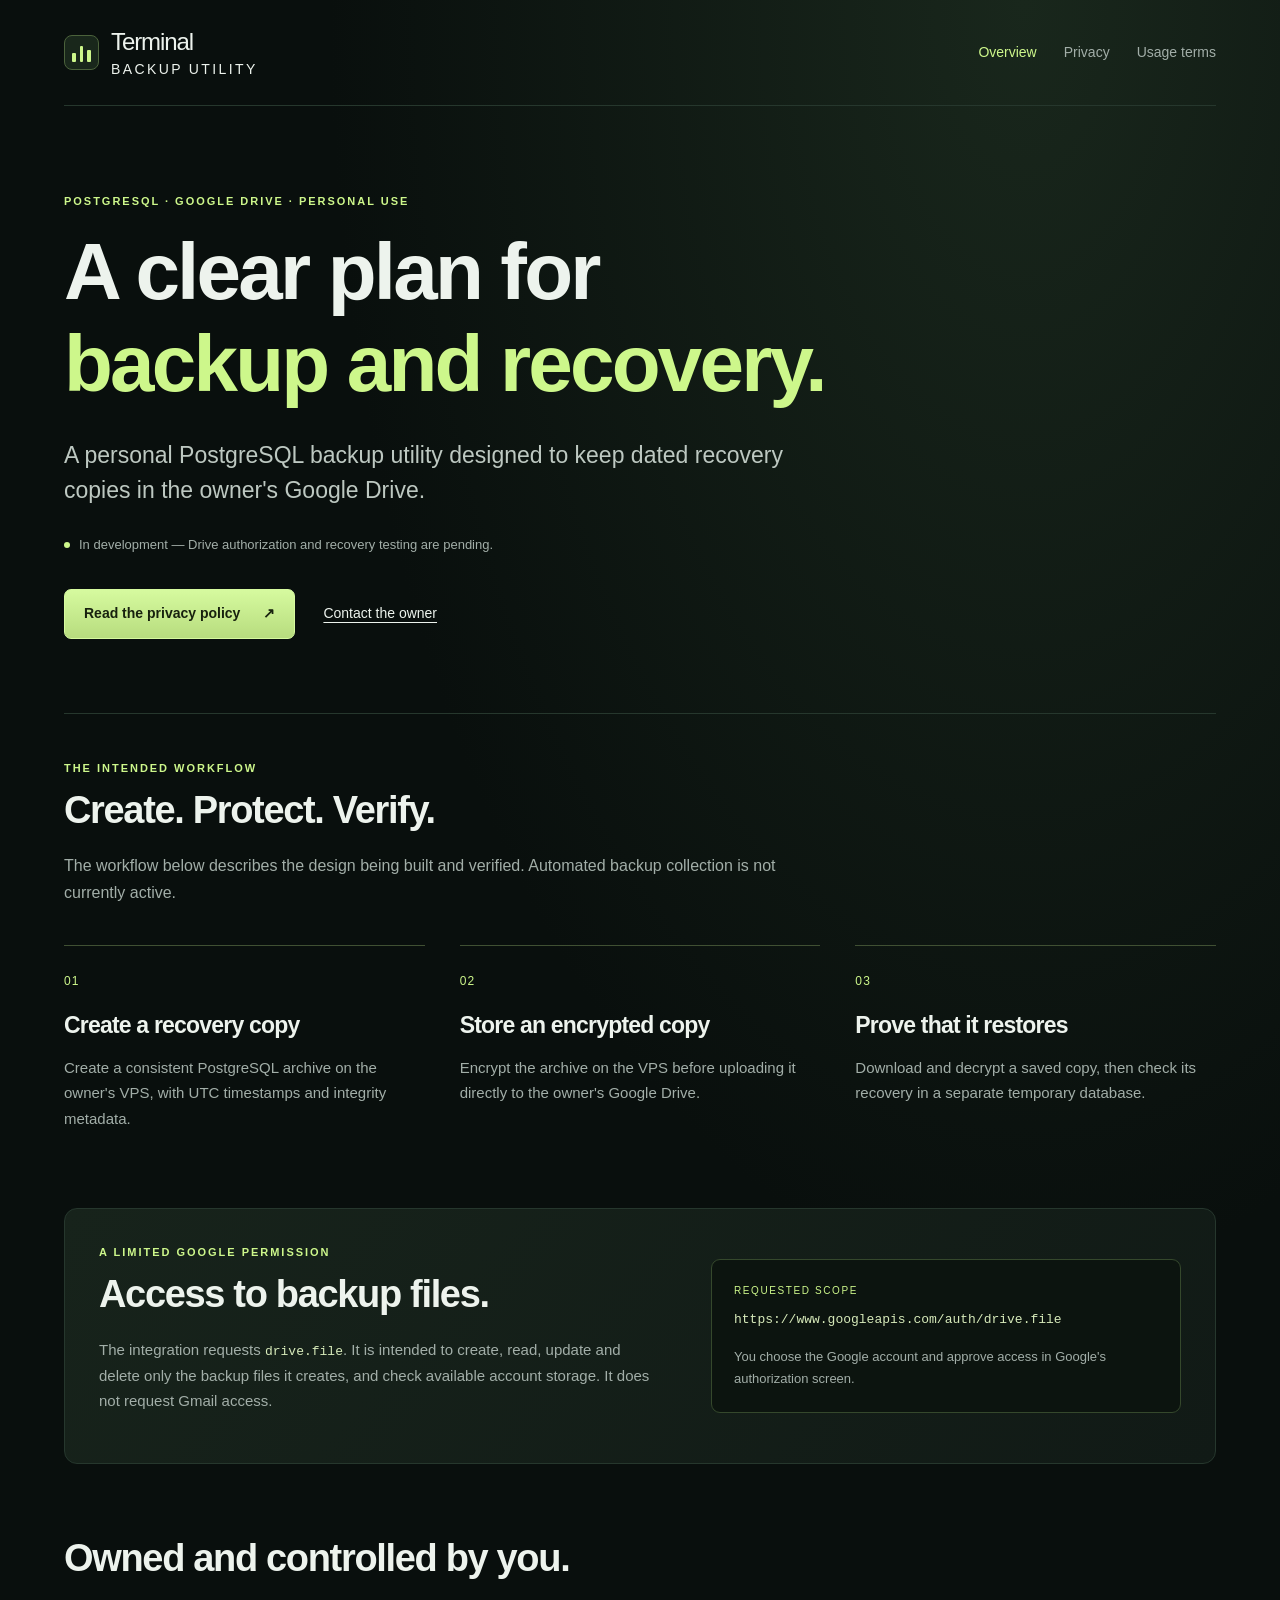
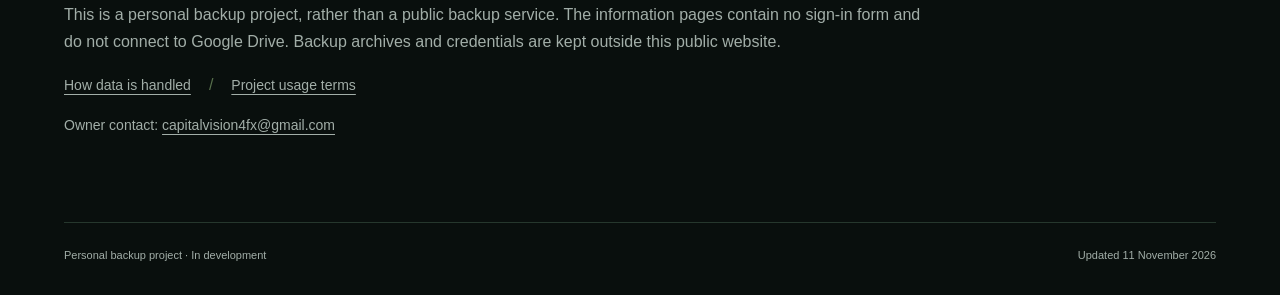
==== index.html @ 601b8a5b "Add Terminal backup information and privacy pages" ====
<!doctype html>
<html lang="en">
<head>
<meta charset="utf-8">
<meta name="viewport" content="width=device-width, initial-scale=1">
<meta name="color-scheme" content="dark">
<meta name="referrer" content="strict-origin-when-cross-origin">
<title>Terminal — personal PostgreSQL recovery</title>
<meta name="description" content="Public information and privacy disclosures for a personal PostgreSQL backup utility under development.">
<link rel="icon" href="data:,">
<link rel="stylesheet" href="site.css">
</head>
<body>
<div class="page-shell">
<a class="skip-link" href="#main">Skip to content</a>
<header class="site-header"><a class="brand" href="index.html" aria-label="Terminal home"><span class="brand-mark" aria-hidden="true"><span></span><span></span><span></span></span><span>Terminal <strong>Backup utility</strong></span></a><nav aria-label="Main navigation"><a href="index.html" aria-current="page">Overview</a><a href="privacy.html">Privacy</a><a href="terms.html">Usage terms</a></nav></header>
<main id="main"><section class="hero">
<p class="eyebrow">PostgreSQL · Google Drive · Personal use</p>
<h1>A clear plan for<br><em>backup and recovery.</em></h1>
<p class="lead">A personal PostgreSQL backup utility designed to keep dated recovery copies in the owner's Google Drive.</p>
<p class="status"><span aria-hidden="true"></span>In development — Drive authorization and recovery testing are pending.</p>
<div class="actions"><a class="button" href="privacy.html">Read the privacy policy <span aria-hidden="true">↗</span></a><a class="text-link" href="mailto:capitalvision4fx@gmail.com">Contact the owner</a></div>
</section>
<section class="section" aria-labelledby="workflow"><div class="section-heading"><p class="eyebrow">The intended workflow</p><h2 id="workflow">Create. Protect. Verify.</h2><p>The workflow below describes the design being built and verified. Automated backup collection is not currently active.</p></div>
<div class="steps"><article><span class="step-number">01</span><h3>Create a recovery copy</h3><p>Create a consistent PostgreSQL archive on the owner's VPS, with UTC timestamps and integrity metadata.</p></article><article><span class="step-number">02</span><h3>Store an encrypted copy</h3><p>Encrypt the archive on the VPS before uploading it directly to the owner's Google Drive.</p></article><article><span class="step-number">03</span><h3>Prove that it restores</h3><p>Download and decrypt a saved copy, then check its recovery in a separate temporary database.</p></article></div>
</section>
<section class="access-panel" aria-labelledby="access"><div><p class="eyebrow">A limited Google permission</p><h2 id="access">Access to backup files.</h2><p>The integration requests <code>drive.file</code>. It is intended to create, read, update and delete only the backup files it creates, and check available account storage. It does not request Gmail access.</p></div><div class="permission-note"><p class="small-label">Requested scope</p><code>https://www.googleapis.com/auth/drive.file</code><p>You choose the Google account and approve access in Google's authorization screen.</p></div></section>
<section class="closing" aria-labelledby="owner"><h2 id="owner">Owned and controlled by you.</h2><p>This is a personal backup project, rather than a public backup service. The information pages contain no sign-in form and do not connect to Google Drive. Backup archives and credentials are kept outside this public website.</p><p><a class="text-link" href="privacy.html">How data is handled</a><span class="link-separator" aria-hidden="true">/</span><a class="text-link" href="terms.html">Project usage terms</a></p><p class="contact">Owner contact: <a href="mailto:capitalvision4fx@gmail.com">capitalvision4fx@gmail.com</a></p></section></main>
<footer class="site-footer"><span>Personal backup project · In development</span><span>Updated <time datetime="2026-11-11">11 November 2026</time></span></footer>
</div>
</body>
</html>
---- site.css ----
@charset "UTF-8";
:root{color-scheme:dark;--page:#090f0d;--surface:#111a16;--ink:#edf3ed;--muted:#a2aea8;--lime:#cdf78b;--line:#26372d;--radius:13px}
*{box-sizing:border-box}
html{scroll-behavior:smooth;scroll-padding-top:24px}
body{margin:0;background:radial-gradient(ellipse at 80% 0%,#19271c 0,transparent 48%),var(--page);color:var(--ink);font:17px/1.7 "Segoe UI",Arial,sans-serif}
a{color:inherit;text-decoration-thickness:1px;text-underline-offset:4px}
a:hover{color:var(--lime)}
a:focus-visible{outline:2px solid var(--lime);outline-offset:5px;border-radius:3px}
p{margin:0 0 1em}
h1,h2,h3{line-height:1.15;letter-spacing:-.035em;font-weight:550}
h1{font-size:clamp(40px,6.5vw,80px);margin:15px 0 28px}
h2{font-size:clamp(27px,3.2vw,38px);margin:10px 0 20px}
h3{font-size:23px;margin:17px 0}
em{font-style:normal;color:var(--lime)}
.page-shell{max-width:1220px;margin:0 auto;padding:0 34px}
.site-header{min-height:106px;display:flex;align-items:center;justify-content:space-between;gap:22px;border-bottom:1px solid var(--line)}
.brand{display:flex;align-items:center;gap:12px;line-height:1.15;font-size:24px;letter-spacing:-.045em;text-decoration:none;white-space:nowrap}
.brand strong{display:block;font-size:14px;font-weight:500;letter-spacing:.17em;text-transform:uppercase;margin-top:5px}
.brand-mark{width:35px;height:35px;display:flex;align-items:flex-end;justify-content:center;gap:4px;border:1px solid #4b623b;border-radius:8px;padding:7px;background:#19271b}
.brand-mark span{display:block;background:var(--lime);width:4px;border-radius:1px}
.brand-mark span:nth-child(1){height:9px}.brand-mark span:nth-child(2){height:16px}.brand-mark span:nth-child(3){height:12px}
nav{display:flex;gap:27px;font-size:14px}
nav a{color:var(--muted);text-decoration:none;white-space:nowrap}
nav a[aria-current=page]{color:var(--lime)}
.skip-link{position:absolute;left:16px;top:-100px;z-index:10;background:var(--lime);color:var(--page);padding:9px 15px}
.skip-link:focus{top:12px}
.hero{max-width:950px;padding:86px 0 74px}
.eyebrow{text-transform:uppercase;font-size:11px;letter-spacing:.18em;color:var(--lime);font-weight:600}
.lead{font-size:clamp(19px,2vw,23px);line-height:1.55;max-width:760px;color:#bdc8c1}
.status{display:flex;align-items:flex-start;gap:9px;font-size:13px;color:var(--muted);margin-top:25px;max-width:710px}
.status span{width:6px;height:6px;border-radius:50%;background:var(--lime);flex-shrink:0;margin-top:8px}
.actions{display:flex;align-items:center;gap:28px;flex-wrap:wrap;margin-top:33px}
.button{display:inline-flex;align-items:center;gap:23px;padding:12px 19px;border:1px solid #d6fa9f;background:linear-gradient(#d6fa9f,#b7dc7e);color:#17210e;text-decoration:none;border-radius:7px;font-size:14px;font-weight:600}
.button:hover{background:var(--ink);color:#17210e}
.text-link{font-size:14px}
.section{padding:45px 0 62px;border-top:1px solid var(--line)}
.section-heading{max-width:750px}
.section-heading>p:last-child{font-size:16px;color:var(--muted)}
.steps{display:grid;grid-template-columns:repeat(3,minmax(0,1fr));gap:35px;margin-top:38px}
.steps article{border-top:1px solid #405033;padding-top:20px}
.step-number{color:var(--lime);font-size:12px;letter-spacing:.1em}
.steps p{font-size:15px;color:var(--muted)}
.access-panel{display:grid;grid-template-columns:1.2fr 1fr;gap:48px;align-items:center;padding:34px;background:linear-gradient(130deg,#17231b,#111a16);border:1px solid var(--line);border-radius:var(--radius)}
.access-panel p{color:var(--muted);font-size:15px}
.access-panel .eyebrow{color:var(--lime);font-size:11px}
.permission-note{padding:22px;border:1px solid #35482c;border-radius:9px;background:#0c140f}
.permission-note .small-label{font-size:10px;letter-spacing:.16em;text-transform:uppercase;color:var(--lime)}
.permission-note>code{display:block;margin-bottom:15px}
.permission-note p:last-child{margin-bottom:0;font-size:13px}
code{font:13px/1.7 Consolas,monospace;overflow-wrap:anywhere;color:#d7eaba}
.closing{max-width:860px;padding:63px 0 70px}
.closing>p{color:var(--muted);font-size:16px}
.closing .contact{font-size:14px}
.link-separator{display:inline-block;margin:0 18px;color:#58704c}
.site-footer{display:flex;justify-content:space-between;gap:18px;border-top:1px solid var(--line);padding:23px 0 31px;font-size:11px;color:var(--muted)}
.document{max-width:850px;padding:64px 0 64px}
.document h1{font-size:clamp(42px,6vw,62px);margin-bottom:16px}
.document-date{color:var(--muted);font-size:13px;margin-bottom:28px}
.notice{padding:21px 24px;background:linear-gradient(120deg,#17231b,#101a15);border:1px solid var(--line);border-left:3px solid var(--lime);border-radius:8px;font-size:15px;color:#c4cfc8}
.document section{margin-top:36px}
.document h2{font-size:26px;margin-bottom:17px}
.document section p{font-size:16px;color:#b9c6bd}
@media(max-width:760px){.page-shell{padding:0 22px}.site-header{align-items:flex-start;flex-direction:column;padding:25px 0 22px;gap:22px}nav{gap:24px;flex-wrap:wrap}.hero{padding:54px 0 48px}.steps{grid-template-columns:1fr;gap:23px}.access-panel{grid-template-columns:1fr;gap:15px;padding:24px}.site-footer{flex-direction:column;gap:7px}.document{padding-top:45px}.closing{padding:42px 0}.actions{gap:21px}.section{padding-bottom:45px}}
@media(prefers-reduced-motion:reduce){html{scroll-behavior:auto}}
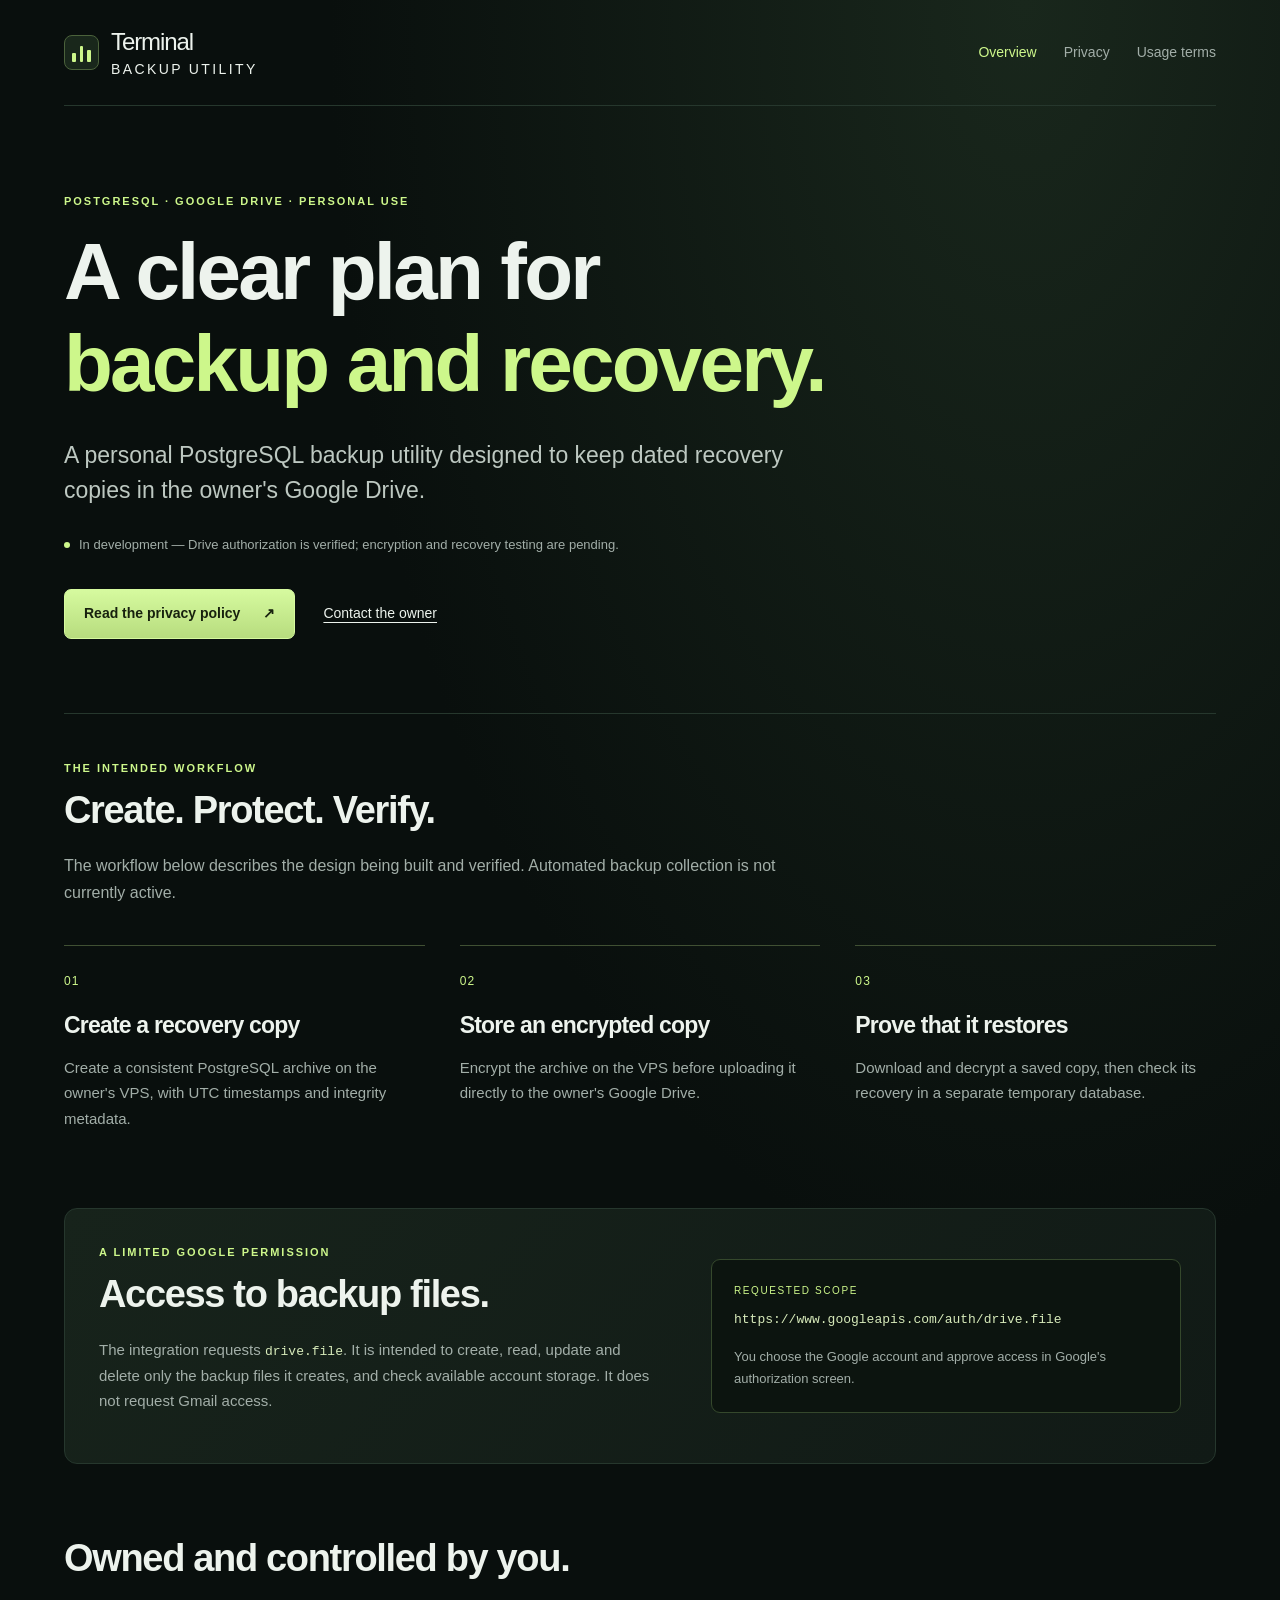
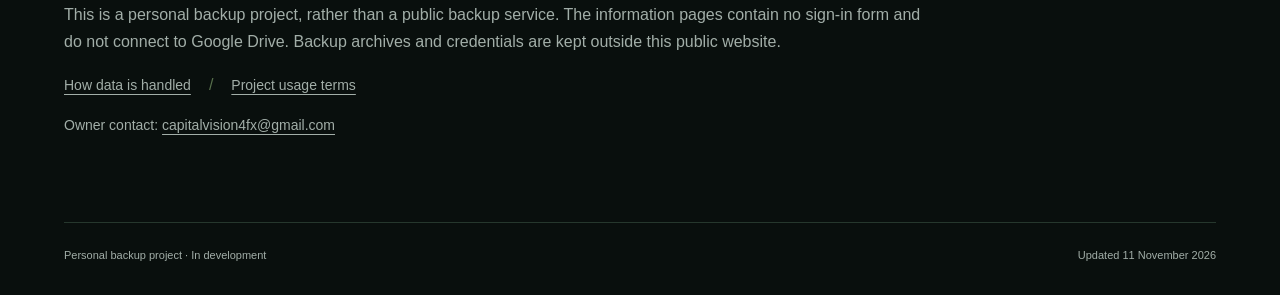
==== commit 19e97647: "Reflect verified Drive authorization in development status" ====
--- a/index.html
+++ b/index.html
@@ -18,7 +18,7 @@
 <p class="eyebrow">PostgreSQL · Google Drive · Personal use</p>
 <h1>A clear plan for<br><em>backup and recovery.</em></h1>
 <p class="lead">A personal PostgreSQL backup utility designed to keep dated recovery copies in the owner's Google Drive.</p>
-<p class="status"><span aria-hidden="true"></span>In development — Drive authorization and recovery testing are pending.</p>
+<p class="status"><span aria-hidden="true"></span>In development — Drive authorization is verified; encryption and recovery testing are pending.</p>
 <div class="actions"><a class="button" href="privacy.html">Read the privacy policy <span aria-hidden="true">↗</span></a><a class="text-link" href="mailto:capitalvision4fx@gmail.com">Contact the owner</a></div>
 </section>
 <section class="section" aria-labelledby="workflow"><div class="section-heading"><p class="eyebrow">The intended workflow</p><h2 id="workflow">Create. Protect. Verify.</h2><p>The workflow below describes the design being built and verified. Automated backup collection is not currently active.</p></div>
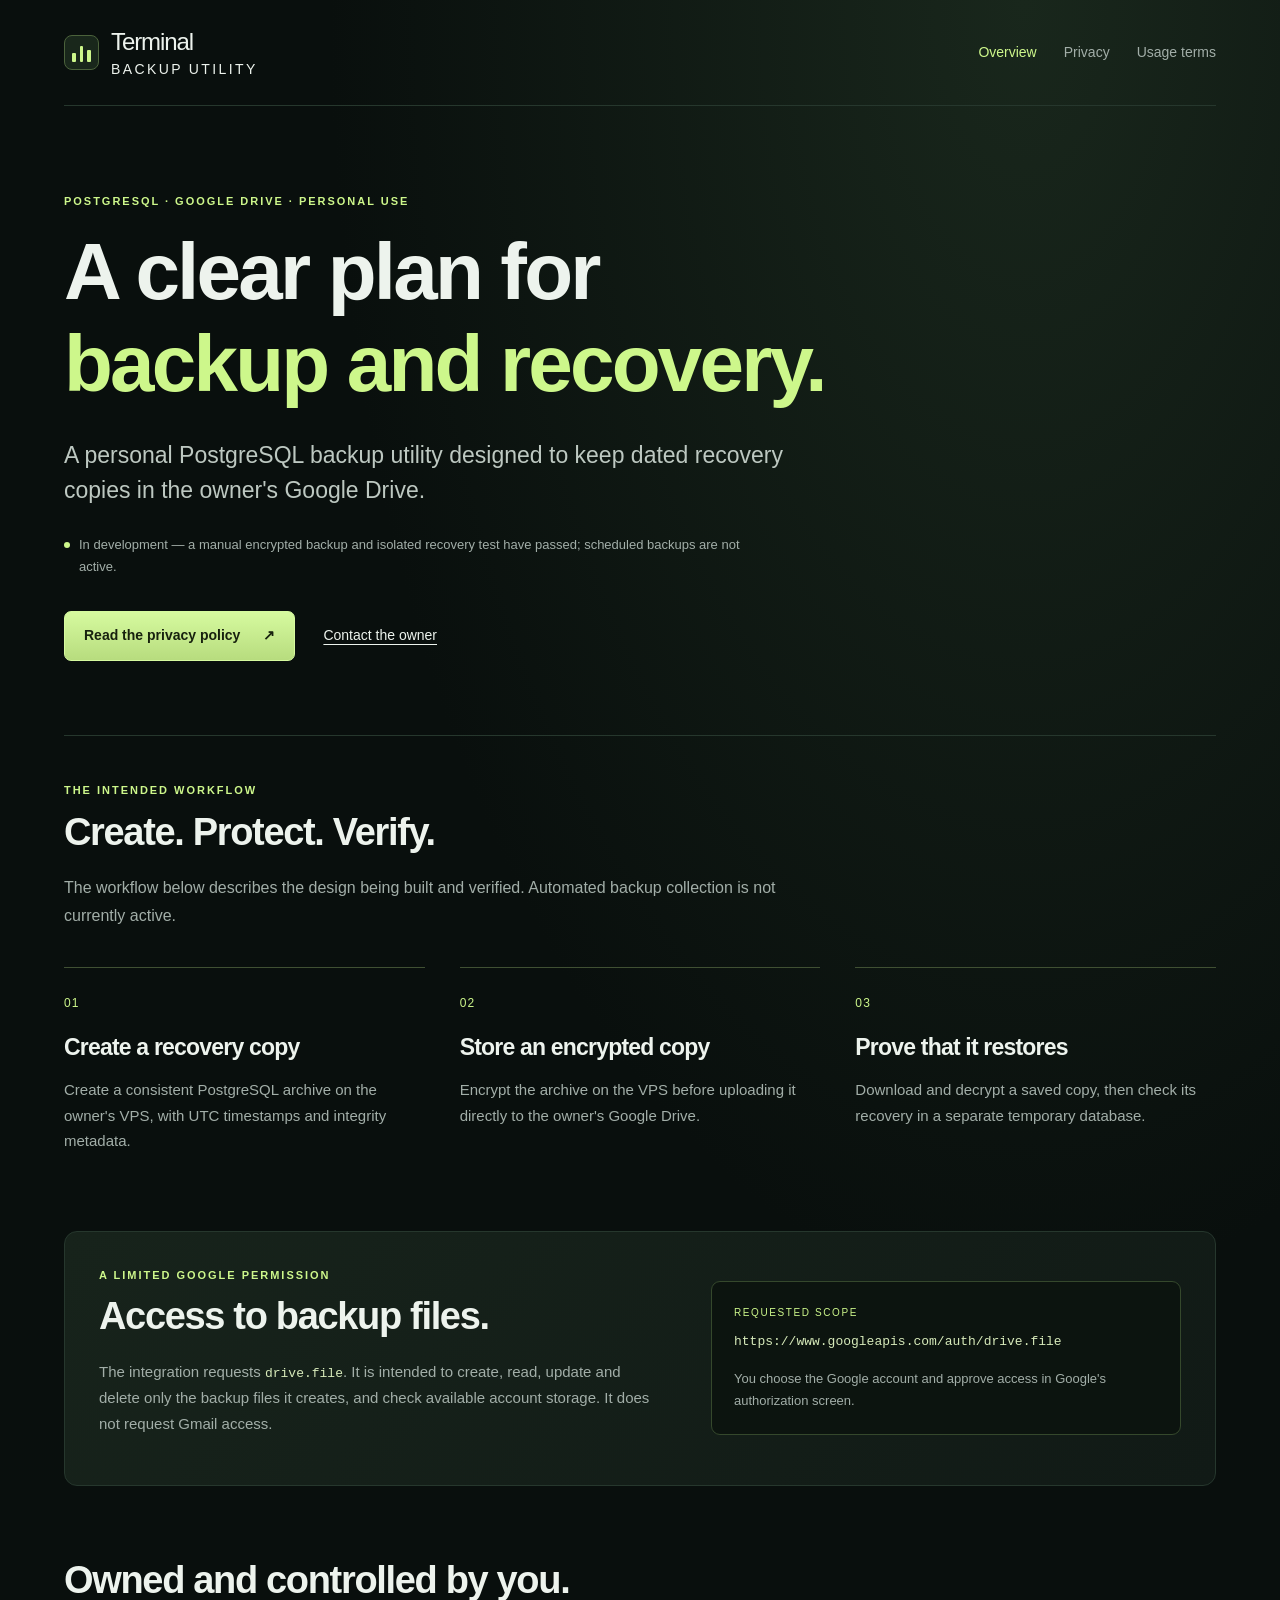
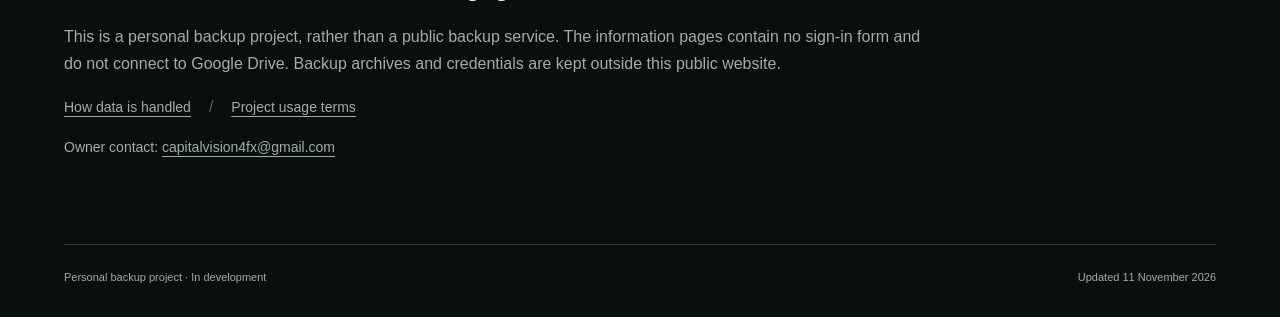
==== commit db0e9470: "Record verified manual encrypted backup and recovery" ====
--- a/index.html
+++ b/index.html
@@ -1,32 +1,32 @@
-<!doctype html>
-<html lang="en">
-<head>
-<meta charset="utf-8">
-<meta name="viewport" content="width=device-width, initial-scale=1">
-<meta name="color-scheme" content="dark">
-<meta name="referrer" content="strict-origin-when-cross-origin">
-<title>Terminal — personal PostgreSQL recovery</title>
-<meta name="description" content="Public information and privacy disclosures for a personal PostgreSQL backup utility under development.">
-<link rel="icon" href="data:,">
-<link rel="stylesheet" href="site.css">
-</head>
-<body>
-<div class="page-shell">
-<a class="skip-link" href="#main">Skip to content</a>
-<header class="site-header"><a class="brand" href="index.html" aria-label="Terminal home"><span class="brand-mark" aria-hidden="true"><span></span><span></span><span></span></span><span>Terminal <strong>Backup utility</strong></span></a><nav aria-label="Main navigation"><a href="index.html" aria-current="page">Overview</a><a href="privacy.html">Privacy</a><a href="terms.html">Usage terms</a></nav></header>
-<main id="main"><section class="hero">
-<p class="eyebrow">PostgreSQL · Google Drive · Personal use</p>
-<h1>A clear plan for<br><em>backup and recovery.</em></h1>
-<p class="lead">A personal PostgreSQL backup utility designed to keep dated recovery copies in the owner's Google Drive.</p>
-<p class="status"><span aria-hidden="true"></span>In development — Drive authorization is verified; encryption and recovery testing are pending.</p>
-<div class="actions"><a class="button" href="privacy.html">Read the privacy policy <span aria-hidden="true">↗</span></a><a class="text-link" href="mailto:capitalvision4fx@gmail.com">Contact the owner</a></div>
-</section>
-<section class="section" aria-labelledby="workflow"><div class="section-heading"><p class="eyebrow">The intended workflow</p><h2 id="workflow">Create. Protect. Verify.</h2><p>The workflow below describes the design being built and verified. Automated backup collection is not currently active.</p></div>
-<div class="steps"><article><span class="step-number">01</span><h3>Create a recovery copy</h3><p>Create a consistent PostgreSQL archive on the owner's VPS, with UTC timestamps and integrity metadata.</p></article><article><span class="step-number">02</span><h3>Store an encrypted copy</h3><p>Encrypt the archive on the VPS before uploading it directly to the owner's Google Drive.</p></article><article><span class="step-number">03</span><h3>Prove that it restores</h3><p>Download and decrypt a saved copy, then check its recovery in a separate temporary database.</p></article></div>
-</section>
-<section class="access-panel" aria-labelledby="access"><div><p class="eyebrow">A limited Google permission</p><h2 id="access">Access to backup files.</h2><p>The integration requests <code>drive.file</code>. It is intended to create, read, update and delete only the backup files it creates, and check available account storage. It does not request Gmail access.</p></div><div class="permission-note"><p class="small-label">Requested scope</p><code>https://www.googleapis.com/auth/drive.file</code><p>You choose the Google account and approve access in Google's authorization screen.</p></div></section>
-<section class="closing" aria-labelledby="owner"><h2 id="owner">Owned and controlled by you.</h2><p>This is a personal backup project, rather than a public backup service. The information pages contain no sign-in form and do not connect to Google Drive. Backup archives and credentials are kept outside this public website.</p><p><a class="text-link" href="privacy.html">How data is handled</a><span class="link-separator" aria-hidden="true">/</span><a class="text-link" href="terms.html">Project usage terms</a></p><p class="contact">Owner contact: <a href="mailto:capitalvision4fx@gmail.com">capitalvision4fx@gmail.com</a></p></section></main>
-<footer class="site-footer"><span>Personal backup project · In development</span><span>Updated <time datetime="2026-11-11">11 November 2026</time></span></footer>
-</div>
-</body>
-</html>
+<!doctype html>
+<html lang="en">
+<head>
+<meta charset="utf-8">
+<meta name="viewport" content="width=device-width, initial-scale=1">
+<meta name="color-scheme" content="dark">
+<meta name="referrer" content="strict-origin-when-cross-origin">
+<title>Terminal — personal PostgreSQL recovery</title>
+<meta name="description" content="Public information and privacy disclosures for a personal PostgreSQL backup utility under development.">
+<link rel="icon" href="data:,">
+<link rel="stylesheet" href="site.css">
+</head>
+<body>
+<div class="page-shell">
+<a class="skip-link" href="#main">Skip to content</a>
+<header class="site-header"><a class="brand" href="index.html" aria-label="Terminal home"><span class="brand-mark" aria-hidden="true"><span></span><span></span><span></span></span><span>Terminal <strong>Backup utility</strong></span></a><nav aria-label="Main navigation"><a href="index.html" aria-current="page">Overview</a><a href="privacy.html">Privacy</a><a href="terms.html">Usage terms</a></nav></header>
+<main id="main"><section class="hero">
+<p class="eyebrow">PostgreSQL · Google Drive · Personal use</p>
+<h1>A clear plan for<br><em>backup and recovery.</em></h1>
+<p class="lead">A personal PostgreSQL backup utility designed to keep dated recovery copies in the owner's Google Drive.</p>
+<p class="status"><span aria-hidden="true"></span>In development — a manual encrypted backup and isolated recovery test have passed; scheduled backups are not active.</p>
+<div class="actions"><a class="button" href="privacy.html">Read the privacy policy <span aria-hidden="true">↗</span></a><a class="text-link" href="mailto:capitalvision4fx@gmail.com">Contact the owner</a></div>
+</section>
+<section class="section" aria-labelledby="workflow"><div class="section-heading"><p class="eyebrow">The intended workflow</p><h2 id="workflow">Create. Protect. Verify.</h2><p>The workflow below describes the design being built and verified. Automated backup collection is not currently active.</p></div>
+<div class="steps"><article><span class="step-number">01</span><h3>Create a recovery copy</h3><p>Create a consistent PostgreSQL archive on the owner's VPS, with UTC timestamps and integrity metadata.</p></article><article><span class="step-number">02</span><h3>Store an encrypted copy</h3><p>Encrypt the archive on the VPS before uploading it directly to the owner's Google Drive.</p></article><article><span class="step-number">03</span><h3>Prove that it restores</h3><p>Download and decrypt a saved copy, then check its recovery in a separate temporary database.</p></article></div>
+</section>
+<section class="access-panel" aria-labelledby="access"><div><p class="eyebrow">A limited Google permission</p><h2 id="access">Access to backup files.</h2><p>The integration requests <code>drive.file</code>. It is intended to create, read, update and delete only the backup files it creates, and check available account storage. It does not request Gmail access.</p></div><div class="permission-note"><p class="small-label">Requested scope</p><code>https://www.googleapis.com/auth/drive.file</code><p>You choose the Google account and approve access in Google's authorization screen.</p></div></section>
+<section class="closing" aria-labelledby="owner"><h2 id="owner">Owned and controlled by you.</h2><p>This is a personal backup project, rather than a public backup service. The information pages contain no sign-in form and do not connect to Google Drive. Backup archives and credentials are kept outside this public website.</p><p><a class="text-link" href="privacy.html">How data is handled</a><span class="link-separator" aria-hidden="true">/</span><a class="text-link" href="terms.html">Project usage terms</a></p><p class="contact">Owner contact: <a href="mailto:capitalvision4fx@gmail.com">capitalvision4fx@gmail.com</a></p></section></main>
+<footer class="site-footer"><span>Personal backup project · In development</span><span>Updated <time datetime="2026-11-11">11 November 2026</time></span></footer>
+</div>
+</body>
+</html>
